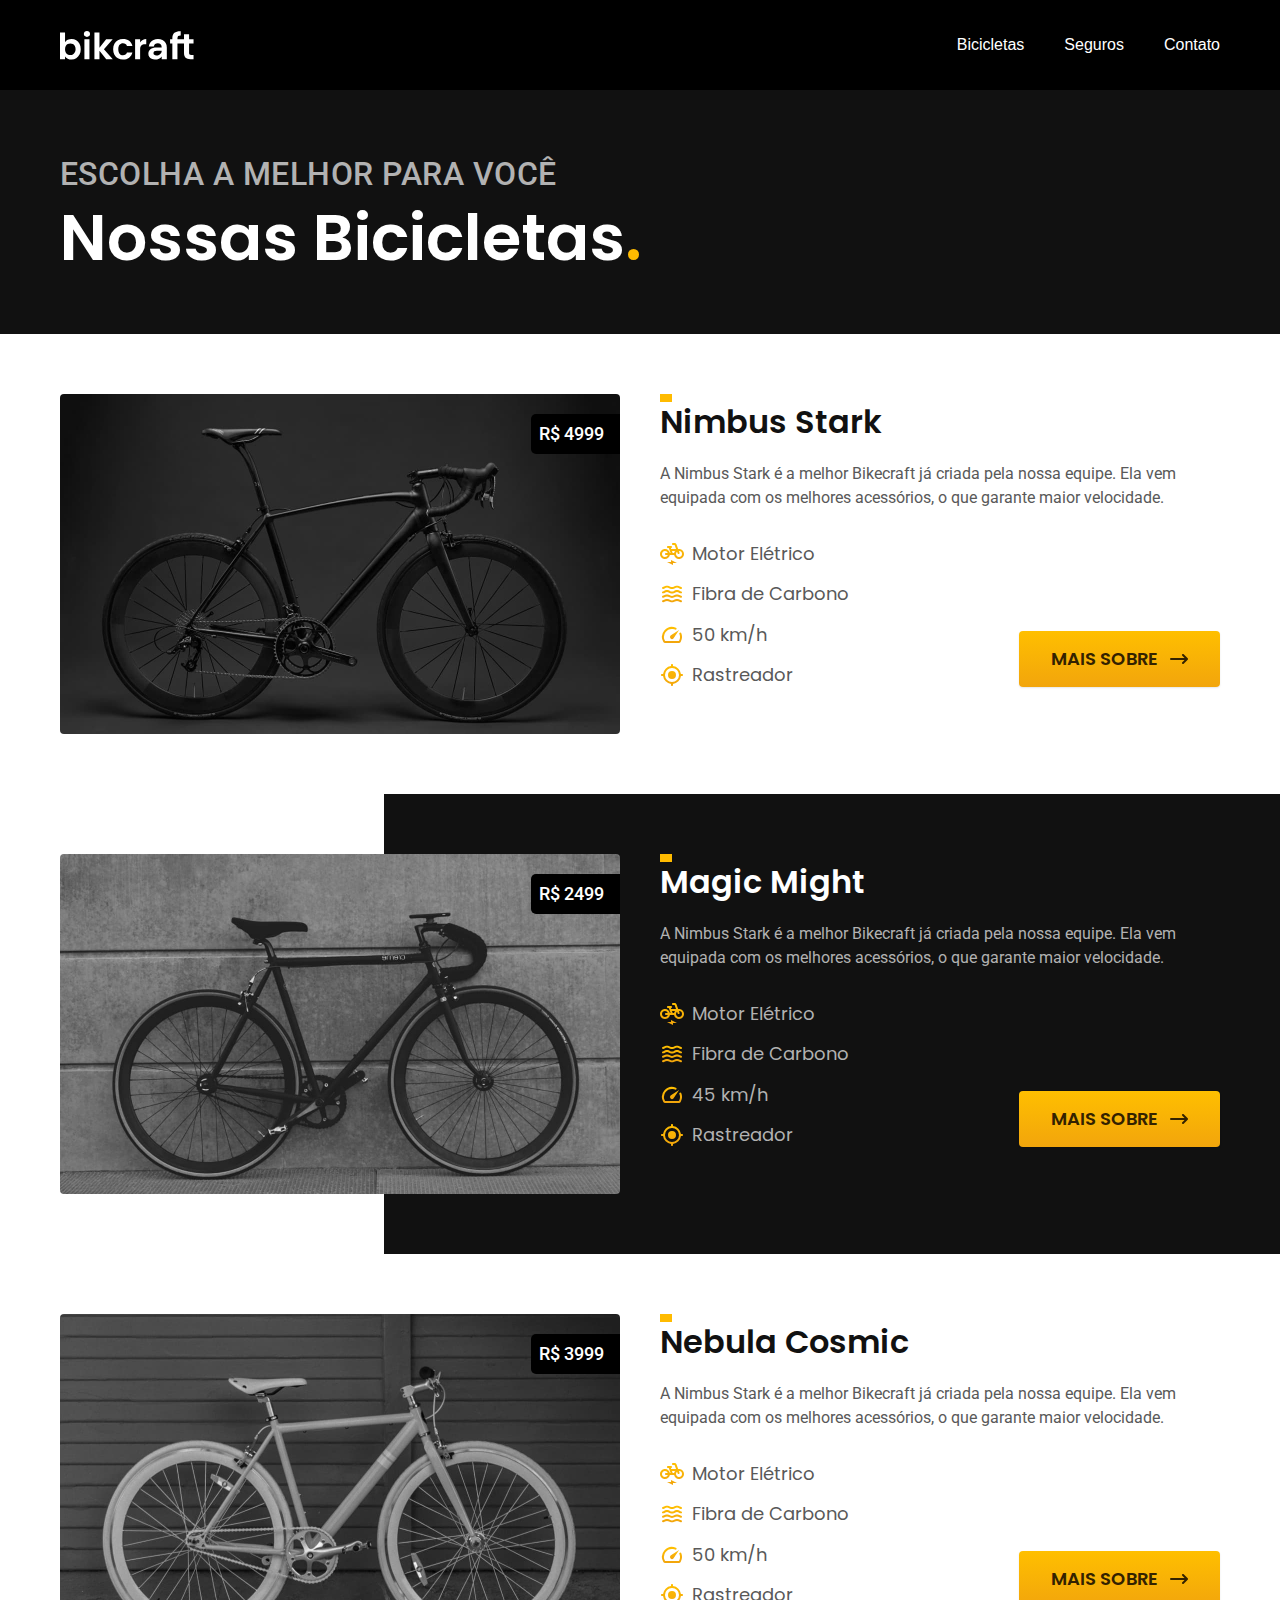
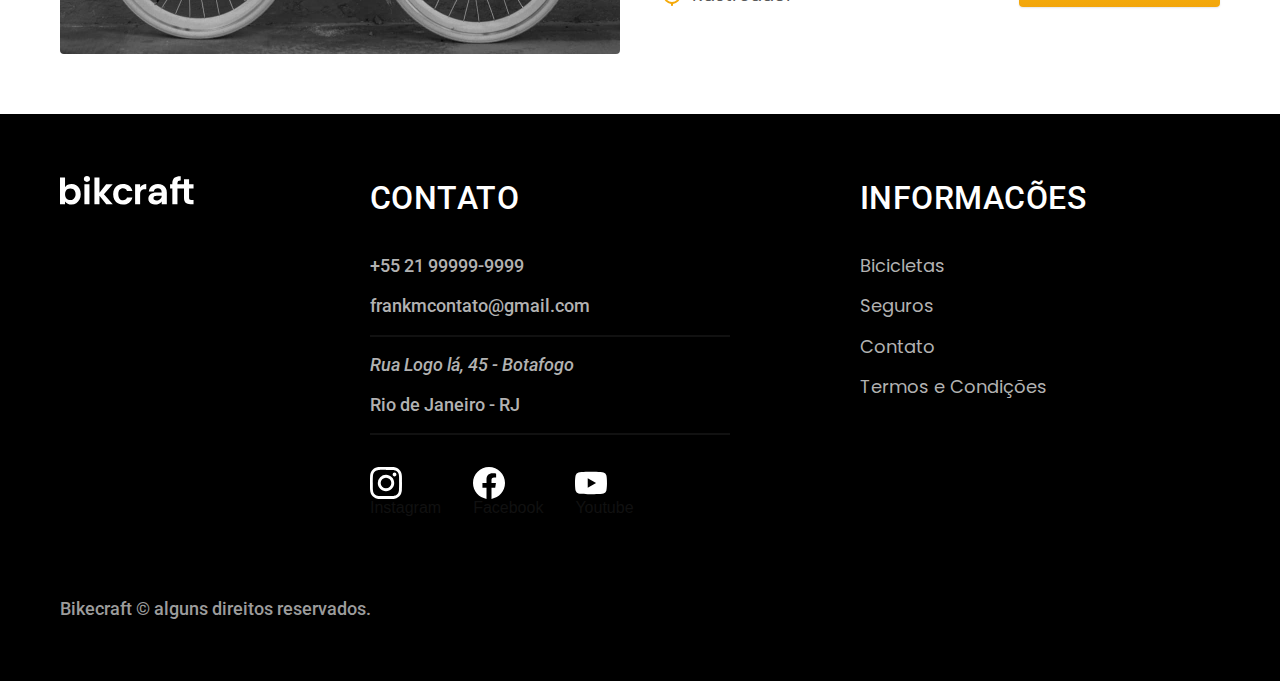
==== bicicletas.html @ 776ecc7f "Termando a home, criado a pagina de termos e bicicletas" ====
<!DOCTYPE html>
<html lang="pt-br">
<head>
    <meta charset="UTF-8">
    <meta http-equiv="X-UA-Compatible" content="IE=edge">
    <meta name="viewport" content="width=device-width, initial-scale=1.0">
    <meta name="description" content="Bicicletas Bikecraft">
    <link rel="stylesheet" href="./css/style.css">
    <title>Bicicletas | Bikecraft</title>
</head>
<body id="bicicletas">
    <header class="header-bg">
        <div class="header container">
            <a href="./">
                <img src="./img/bikcraft.svg" alt="Bikecraft">
            </a>
            <nav aria-label="primaria">
                <ul class="header-menu cor-0 font-">
                    <li><a href="./bicicletas.html">Bicicletas</a></li>
                    <li><a href="./seguros.html">Seguros</a></li>
                    <li><a href="./contato.html">Contato</a></li>
                </ul>
            </nav>
        </div>
    </header>

    <main>
        <div class="titulo-bg">
            <div class="titulo container">
                <p class="font-2-l-b cor-5">Escolha a melhor para você</p>
                <h1 class="font-1-xxl cor-0">Nossas Bicicletas<span class="cor-p1">.</span></h1>
            </div>
        </div>

            <div class="bicicletas container">
                <div class="bicicletas-imagem">
                    <img src="./img/bicicletas/nimbus.jpg" alt="Bicicleta preta">
                    <span class="font-2-m cor-0">R$ 4999</span>
                </div>
                <div class="bicicletas-conteudo">
                    <h2 class="font-1-xl">Nimbus Stark</h2>
                    <p class="font-2-s cor-8">A Nimbus Stark é a melhor Bikecraft já criada pela nossa equipe. Ela vem equipada com os melhores acessórios, o que garante maior velocidade.</p>
                    <ul class="font-1-m cor-8">
                        <li>
                            <img src="./img/icones/eletrica.svg" alt="">
                            Motor Elétrico
                        </li>
                        <li>
                            <img src="./img/icones/carbono.svg" alt="">
                            Fibra de Carbono
                        </li>
                         <li>
                            <img src="./img/icones/velocidade.svg" alt="">
                            50 km/h
                        </li>
                        <li>
                            <img src="./img/icones/rastreador.svg" alt="">
                            Rastreador
                        </li>
                    </ul>
                    <a class="botao seta" href="./bicicletas/nimbus.html">Mais Sobre</a>
                </div>
            </div>

        <div class="bicicletas-bg">
            <div class="bicicletas container">
                <div class="bicicletas-imagem">
                    <img src="./img/bicicletas/magic.jpg" alt="Bicicleta preta">
                    <span class="font-2-m cor-0">R$ 2499</span>
                </div>
                <div class="bicicletas-conteudo">
                    <h2 class="font-1-xl cor-0">Magic Might</h2>
                    <p class="font-2-s cor-5">A Nimbus Stark é a melhor Bikecraft já criada pela nossa equipe. Ela vem equipada com os melhores acessórios, o que garante maior velocidade.</p>
                    <ul class="font-1-m cor-5">
                        <li>
                            <img src="./img/icones/eletrica.svg" alt="">
                            Motor Elétrico
                        </li>
                        <li>
                            <img src="./img/icones/carbono.svg" alt="">
                            Fibra de Carbono
                        </li>
                         <li>
                            <img src="./img/icones/velocidade.svg" alt="">
                            45 km/h
                        </li>
                        <li>
                            <img src="./img/icones/rastreador.svg" alt="">
                            Rastreador
                        </li>
                    </ul>
                    <a class="botao seta" href="./bicicletas/magic.html">Mais Sobre</a>
                </div>
            </div>
        </div>

            <div class="bicicletas container">
                <div class="bicicletas-imagem">
                    <img src="./img/bicicletas/nebula.jpg" alt="Bicicleta preta">
                    <span class="font-2-m cor-0">R$ 3999</span>
                </div>
                <div class="bicicletas-conteudo">
                    <h2 class="font-1-xl">Nebula Cosmic</h2>
                    <p class="font-2-s cor-8">A Nimbus Stark é a melhor Bikecraft já criada pela nossa equipe. Ela vem equipada com os melhores acessórios, o que garante maior velocidade.</p>
                    <ul class="font-1-m cor-8">
                        <li>
                            <img src="./img/icones/eletrica.svg" alt="">
                            Motor Elétrico
                        </li>
                        <li>
                            <img src="./img/icones/carbono.svg" alt="">
                            Fibra de Carbono
                        </li>
                         <li>
                            <img src="./img/icones/velocidade.svg" alt="">
                            50 km/h
                        </li>
                        <li>
                            <img src="./img/icones/rastreador.svg" alt="">
                            Rastreador
                        </li>
                    </ul>
                    <a class="botao seta" href="./bicicletas/nebula.html">Mais Sobre</a>
                </div>
            </div>

        
    </main>

    <footer class="footer-bg">
        <div class="footer container">
            <img src="./img/bikcraft.svg" alt="Bikecraft">
            <div class="footer-contato">
                <h3 class="font-2-l-b cor-0">Contato</h3>
                <ul class=" font-2-m cor-5">
                    <li><a href="tel:+5521999999999">+55 21 99999-9999</a></li>
                    <li><a href="mailto:frankmcontato@gmail.com">frankmcontato@gmail.com</a></li>
                    <li><address>Rua Logo lá, 45 - Botafogo</address></li>
                    <li>Rio de Janeiro - RJ</li>
                </ul>
                <div class="footer-redes">
                    <a href="./"><img src="./img/redes/instagram.svg" alt="">Instagram</a>
                    <a href="./"><img src="./img/redes/facebook.svg" alt="">Facebook</a>
                    <a href="./"><img src="./img/redes/youtube.svg" alt="">Youtube</a>
                </div>
            </div>
            <div class="footer-informacoes">
                <h3 class="font-2-l-b cor-0">Informacões</h3>
                <ul class="font-1-m cor-5">
                    <li><a href="./bicicletas.html">Bicicletas</a></li>
                    <li><a href="./seguros.html">Seguros</a></li>
                    <li><a href="./contato.html">Contato</a></li>
                    <li><a href="./termos.html">Termos e Condições</a></li>
                </ul>
            </div>
            <p class="footer-copy font-2-m cor-6">Bikecraft &copy; alguns direitos reservados.</p>
        </div>
    </footer>
</body>
</html>
---- css/style.css ----
@charset "UTF-8";
@import url('https://fonts.googleapis.com/css2?family=Poppins:ital,wght@0,400;1,600&family=Roboto:wght@400;500&display=swap');
@import url('https://fonts.googleapis.com/css2?family=Poppins:ital,wght@0,400;1,600&family=Roboto:wght@400;500&display=swap');
@import url('https://fonts.googleapis.com/css2?family=Merriweather:ital,wght@1,900&display=swap');

@import './global/global.css';
@import './util/tipografia.css';
@import './util/cores.css';

@import './global/header.css';
@import './global/footer.css';


    /*utilidades*/
@import './util/componentes.css';

    /*home*/
@import './home/tecnologia.css';
@import './home/introcucao.css';
@import './home/parceiros.css';
@import './home/depoimento.css';

    /*bicicletas*/
@import './bicicletas/bicicletas-lista.css';
@import './bicicletas/bicicletas.css';

   /*seguros*/
  @import './seguros/seguros.css';

  /*termos*/
  @import './termos/termos.css';
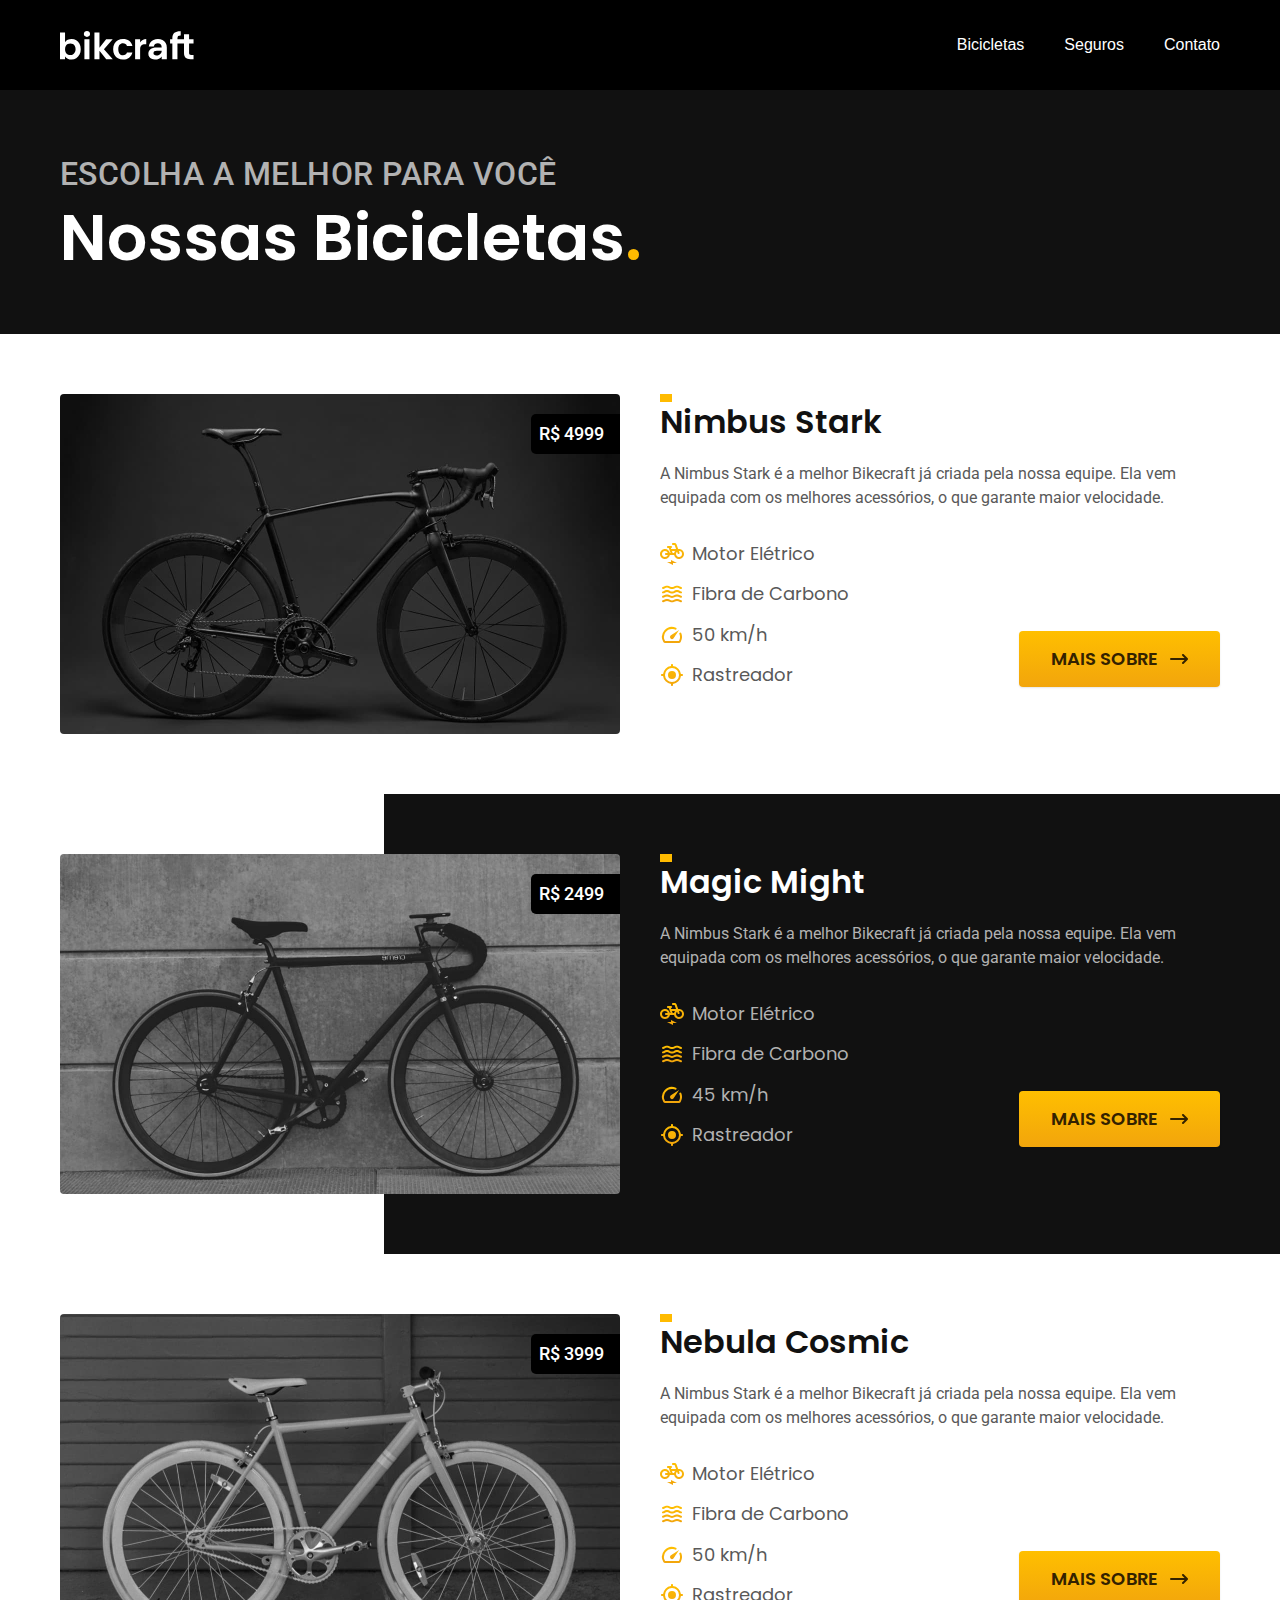
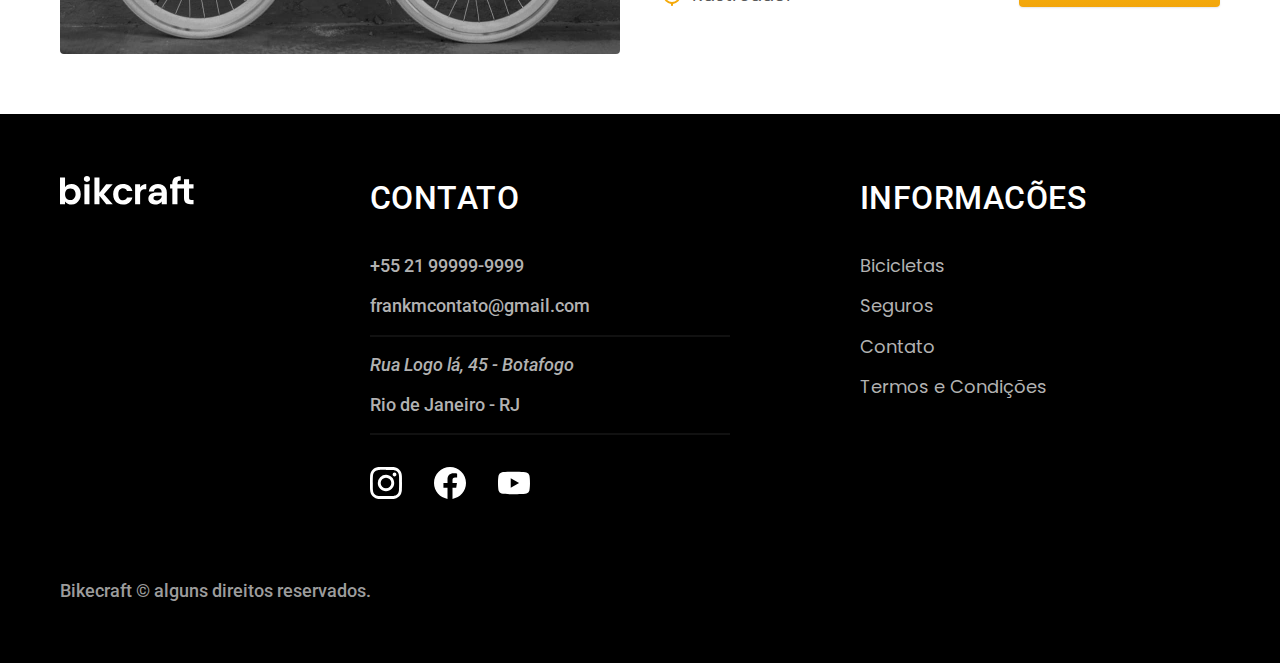
==== commit d7c361d8: "criado a página de contato e corrigido o css das redes sociais" ====
--- a/bicicletas.html
+++ b/bicicletas.html
@@ -139,9 +139,9 @@
                     <li>Rio de Janeiro - RJ</li>
                 </ul>
                 <div class="footer-redes">
-                    <a href="./"><img src="./img/redes/instagram.svg" alt="">Instagram</a>
-                    <a href="./"><img src="./img/redes/facebook.svg" alt="">Facebook</a>
-                    <a href="./"><img src="./img/redes/youtube.svg" alt="">Youtube</a>
+                    <a href="./"><img src="./img/redes/instagram.svg" alt=""></a>
+                    <a href="./"><img src="./img/redes/facebook.svg" alt=""></a>
+                    <a href="./"><img src="./img/redes/youtube.svg" alt=""></a>
                 </div>
             </div>
             <div class="footer-informacoes">
--- a/css/style.css
+++ b/css/style.css
@@ -13,6 +13,7 @@
 
     /*utilidades*/
 @import './util/componentes.css';
+@import './util/formulario.css';
 
     /*home*/
 @import './home/tecnologia.css';
@@ -24,8 +25,18 @@
 @import './bicicletas/bicicletas-lista.css';
 @import './bicicletas/bicicletas.css';
 
+/*bicicleta*/
+@import './bicicleta/bicicleta.css';
+@import './bicicleta/seguro.css';
+
    /*seguros*/
   @import './seguros/seguros.css';
+  @import './seguros/perguntas.css';
+  @import './seguros/vantagens.css';
+  
+  /*contato*/
+  @import './contato/contato.css';
+  @import './contato/lojas.css';
 
   /*termos*/
   @import './termos/termos.css';
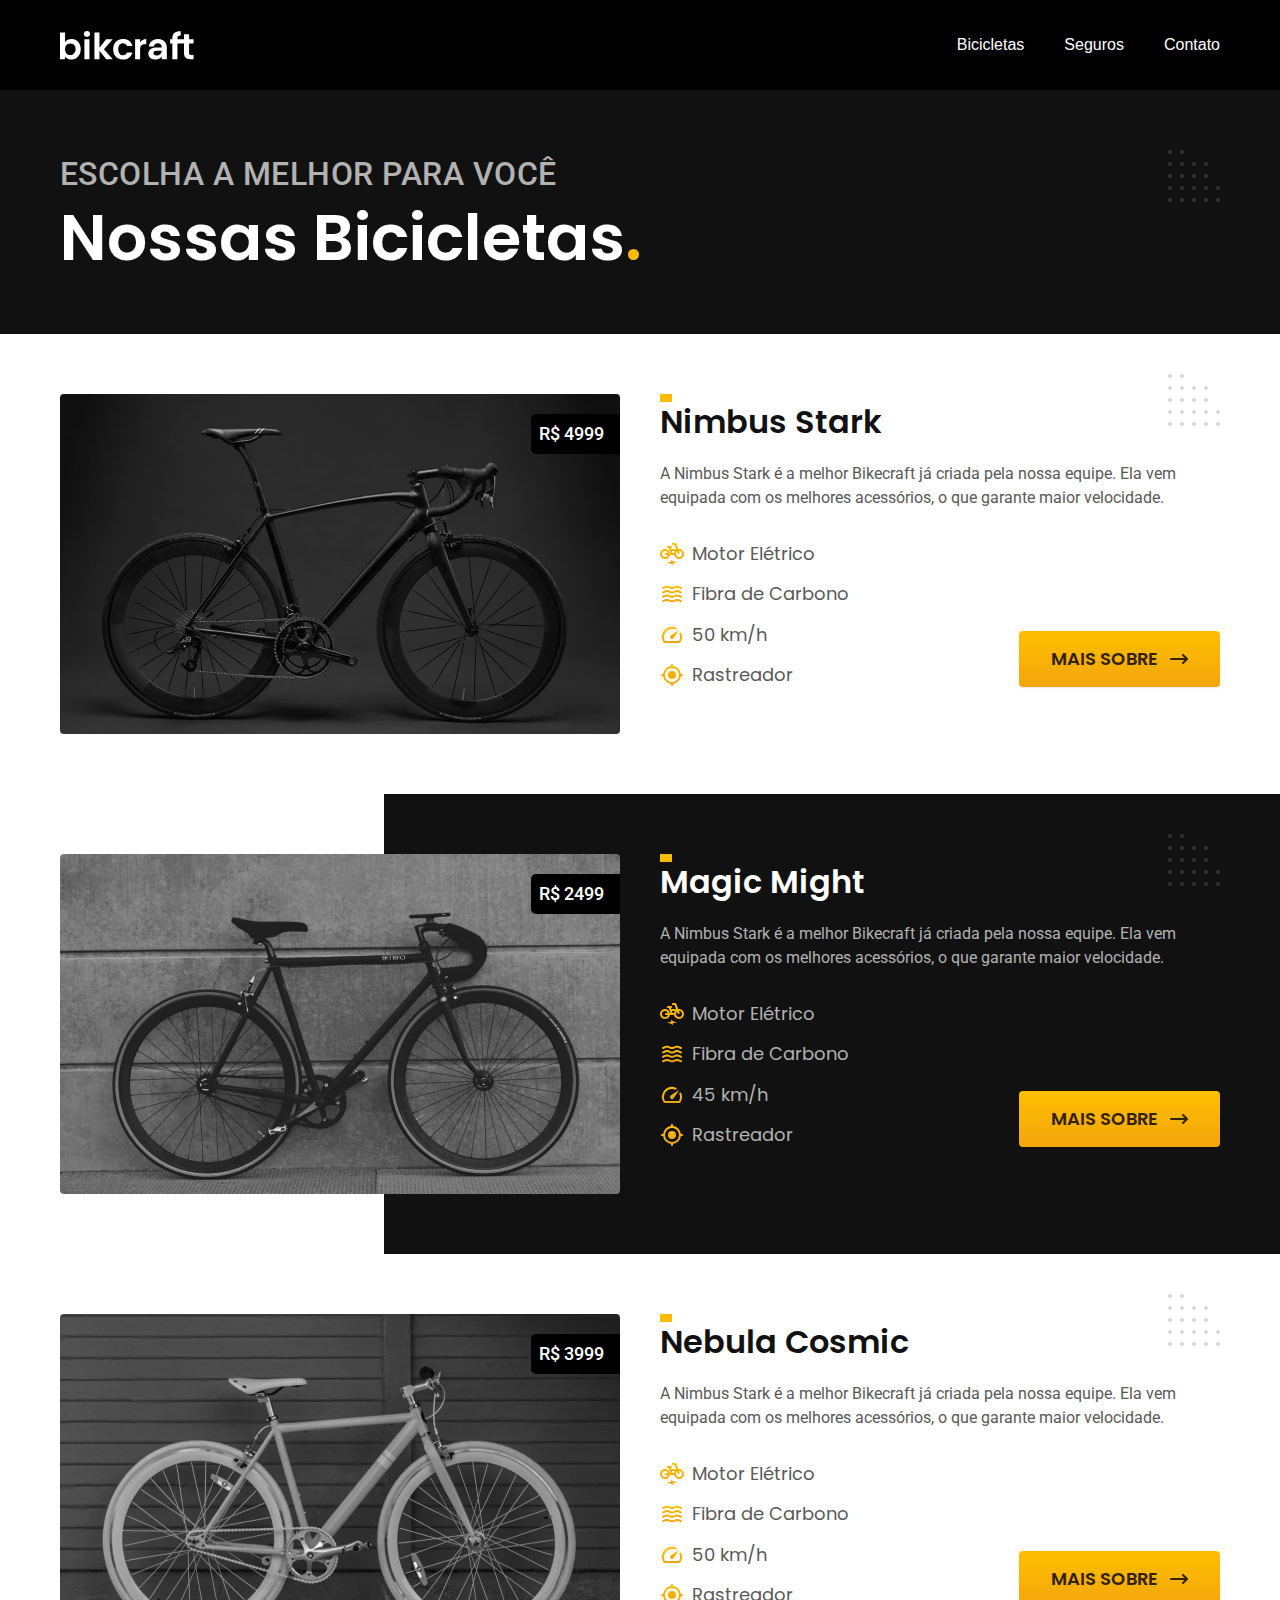
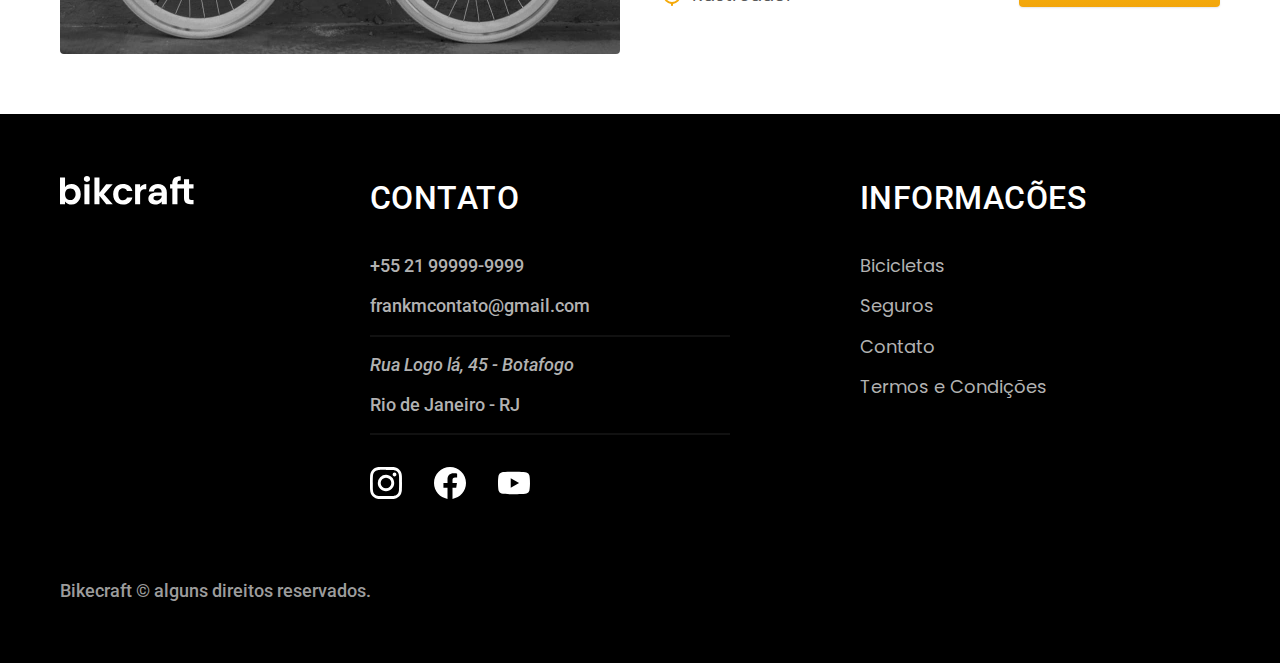
==== commit e28b2726: "terminado a página de orçamentos, e retoques finais" ====
--- a/bicicletas.html
+++ b/bicicletas.html
@@ -5,6 +5,7 @@
     <meta http-equiv="X-UA-Compatible" content="IE=edge">
     <meta name="viewport" content="width=device-width, initial-scale=1.0">
     <meta name="description" content="Bicicletas Bikecraft">
+    <link rel="preload" href="style.css" as="style">
     <link rel="stylesheet" href="./css/style.css">
     <title>Bicicletas | Bikecraft</title>
 </head>
--- a/css/style.css
+++ b/css/style.css
@@ -38,5 +38,8 @@
   @import './contato/contato.css';
   @import './contato/lojas.css';
 
+  /*orcamento*/
+  @import './orcamento/orcamento.css';
+
   /*termos*/
   @import './termos/termos.css';
